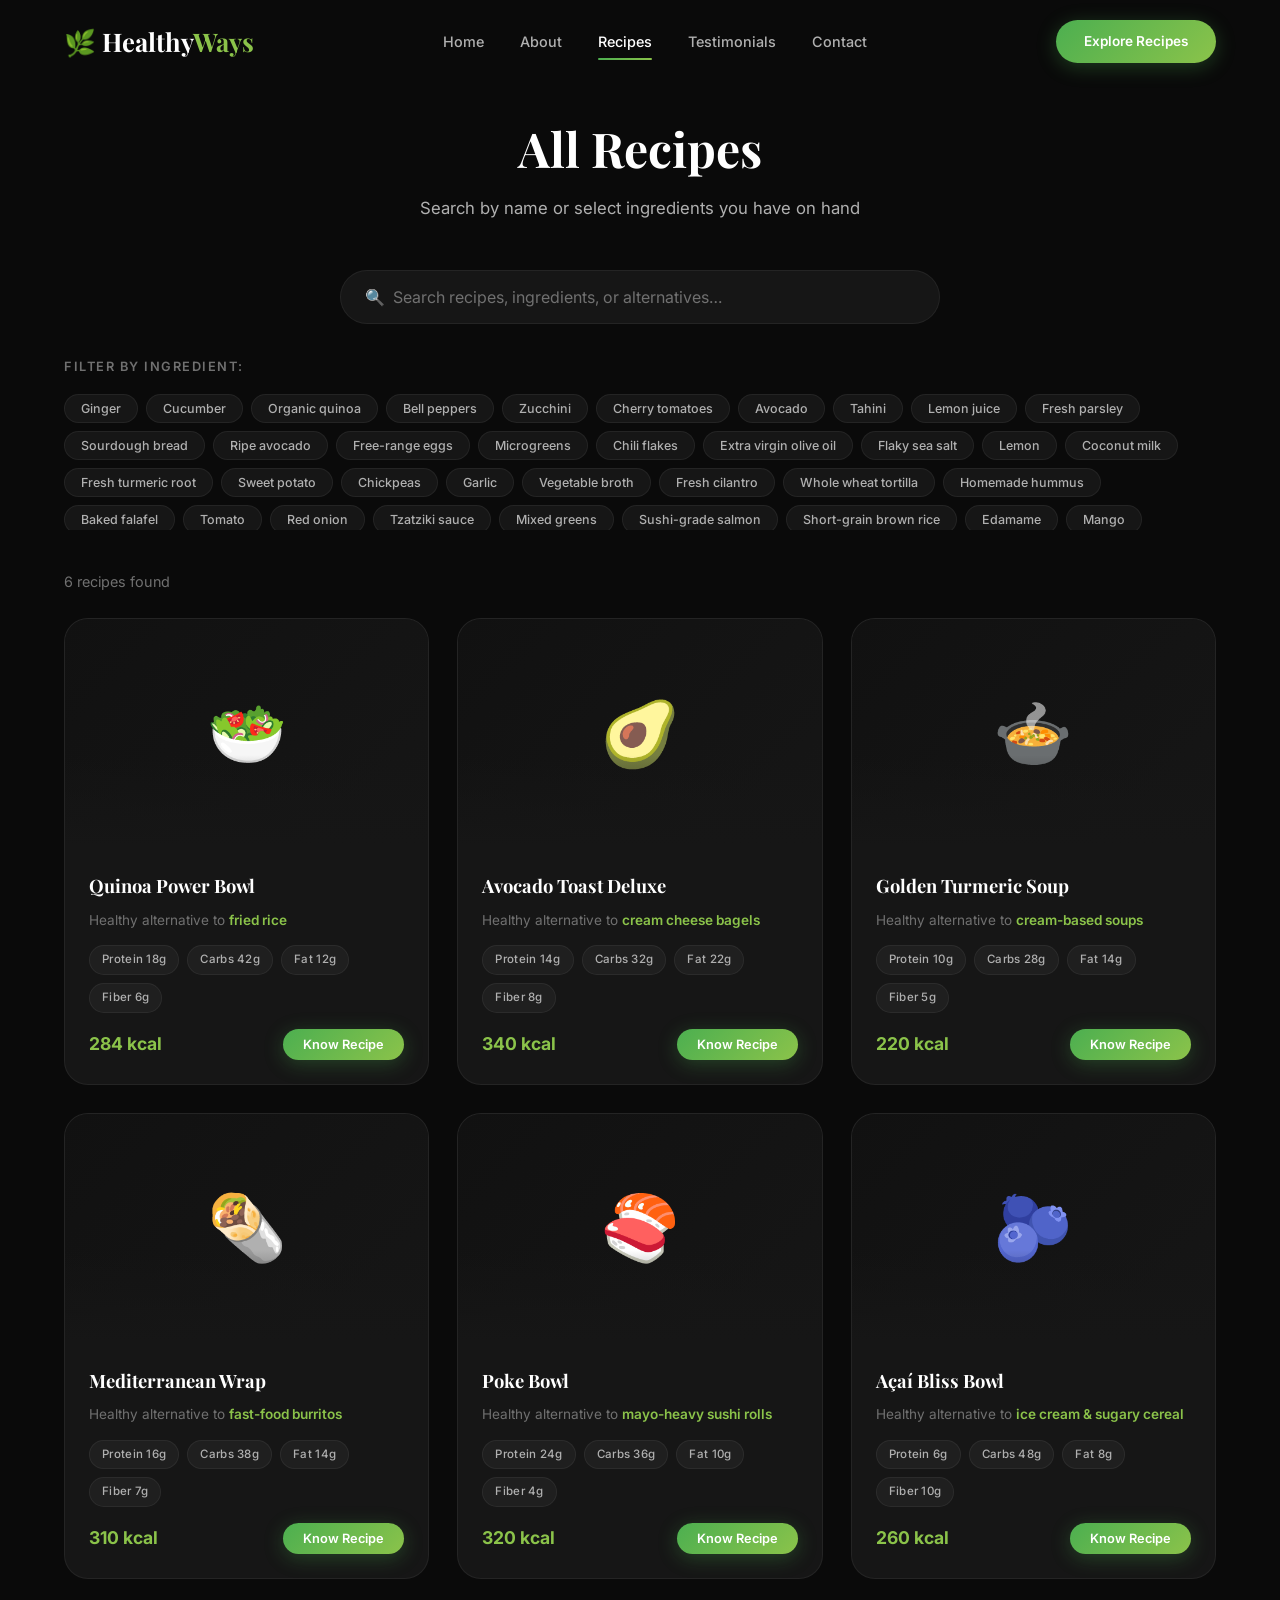
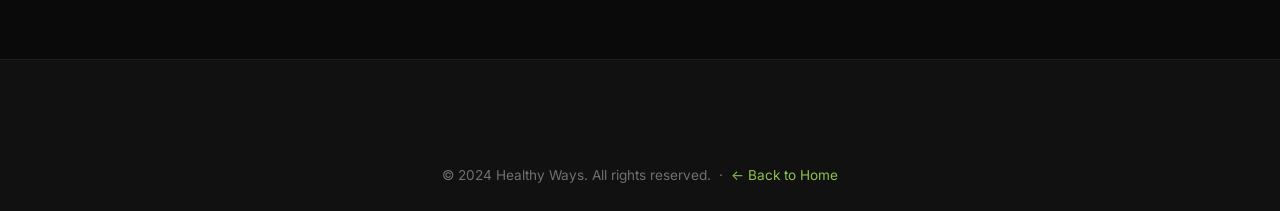
==== recipes.html @ ef5c3191 "feat: Implemented a recipe json file instead of hardcoding it" ====
<!DOCTYPE html>
<html lang="en">
<head>
  <meta charset="UTF-8">
  <meta name="viewport" content="width=device-width, initial-scale=1.0">
  <meta name="description" content="Browse all Healthy Ways recipes. Search by name or filter by ingredients you have on hand.">
  <title>All Recipes — Healthy Ways</title>

  <!-- Google Fonts -->
  <link rel="preconnect" href="https://fonts.googleapis.com">
  <link rel="preconnect" href="https://fonts.gstatic.com" crossorigin>
  <link href="https://fonts.googleapis.com/css2?family=Inter:wght@300;400;500;600;700&family=Playfair+Display:wght@400;700&display=swap" rel="stylesheet">

  <!-- Stylesheet -->
  <link rel="stylesheet" href="css/style.css">
</head>
<body>

  <!-- ============================================
       NAVBAR
       ============================================ -->
  <header class="navbar" role="banner">
    <div class="container">
      <a href="index.html" class="nav-logo" aria-label="Healthy Ways Home">🌿 Healthy<span>Ways</span></a>

      <nav class="nav-links" role="navigation" aria-label="Main navigation">
        <a href="index.html">Home</a>
        <a href="index.html#about">About</a>
        <a href="recipes.html" class="active">Recipes</a>
        <a href="index.html#testimonials">Testimonials</a>
        <a href="index.html#contact">Contact</a>
      </nav>

      <div class="nav-cta">
        <a href="recipes.html" class="btn btn-primary btn-sm">Explore Recipes</a>
      </div>

      <button class="nav-toggle" aria-label="Toggle navigation menu" aria-expanded="false">
        <span></span><span></span><span></span>
      </button>
    </div>
    <div class="nav-overlay" aria-hidden="true"></div>
  </header>

  <main>

    <!-- ============================================
         RECIPES PAGE
         ============================================ -->
    <section class="recipes-page">
      <div class="container">

        <!-- Page Header -->
        <div class="recipes-header">
          <h1 class="section-title">All Recipes</h1>
          <p class="section-desc">Search by name or select ingredients you have on hand</p>
        </div>

        <!-- Search Bar -->
        <div class="recipes-search">
          <input type="text" id="recipeSearch" placeholder="🔍  Search recipes, ingredients, or alternatives…" aria-label="Search recipes">
        </div>

        <!-- Ingredient Tags -->
        <div class="recipes-filter-section">
          <p class="recipes-filter-label">Filter by ingredient:</p>
          <div class="recipes-ingredients" id="ingredientTags">
            <!-- Auto-populated from recipe data -->
          </div>
        </div>

        <!-- Active Filters -->
        <div class="recipes-active-filters" id="activeFilters"></div>

        <!-- Results Count -->
        <div class="recipes-count" id="recipeCount"></div>

        <!-- Recipe Grid -->
        <div class="menu-grid" id="allRecipesGrid">
          <p class="recipe-loading" style="grid-column:1/-1;text-align:center;color:var(--text-muted);padding:60px 0;font-size:0.95rem;">Loading recipes…</p>
        </div>

      </div>
    </section>

  </main>

  <!-- ============================================
       RECIPE MODAL
       ============================================ -->
  <div class="recipe-modal-overlay" id="recipeModal">
    <div class="recipe-modal">
      <button class="recipe-modal-close" aria-label="Close recipe">&times;</button>
      <div class="recipe-modal-header">
        <div class="recipe-modal-emoji"></div>
        <div>
          <h2 class="recipe-modal-title"></h2>
          <p class="recipe-modal-alt"></p>
        </div>
      </div>
      <div class="recipe-modal-nutrition">
        <div class="recipe-modal-macros">
          <h4>Macros</h4>
          <ul></ul>
        </div>
        <div class="recipe-modal-micros">
          <h4>Micros</h4>
          <ul></ul>
        </div>
      </div>
      <div class="recipe-modal-kcal"></div>
      <div class="recipe-modal-ingredients">
        <h4>Ingredients</h4>
        <ul></ul>
      </div>
      <div class="recipe-modal-steps">
        <h4>Steps</h4>
        <ol></ol>
      </div>
    </div>
  </div>

  <!-- ============================================
       FOOTER
       ============================================ -->
  <footer class="footer" role="contentinfo">
    <div class="container">
      <div class="footer-bottom" style="border-top:none;">
        <p>&copy; 2024 Healthy Ways. All rights reserved. &nbsp;·&nbsp; <a href="index.html" style="color:var(--accent-lime);">← Back to Home</a></p>
      </div>
    </div>
  </footer>

  <!-- JavaScript -->
  <script src="js/main.js"></script>
</body>
</html>
---- css/style.css ----
/* ============================================
   Healthy Ways — Dark Theme Stylesheet
   ============================================ */

/* --- Custom Properties --- */
:root {
  /* Colors */
  --bg-primary: #0a0a0a;
  --bg-secondary: #111111;
  --bg-card: #161616;
  --bg-card-hover: #1c1c1c;
  --bg-navbar: rgba(10, 10, 10, 0.85);
  --bg-navbar-scrolled: rgba(10, 10, 10, 0.97);

  --accent: #4CAF50;
  --accent-light: #66BB6A;
  --accent-dark: #388E3C;
  --accent-lime: #8BC34A;
  --accent-gradient: linear-gradient(135deg, #4CAF50, #8BC34A);

  --text-primary: #ffffff;
  --text-secondary: #b0b0b0;
  --text-muted: #707070;
  --text-accent: #8BC34A;

  --border-color: rgba(255, 255, 255, 0.06);
  --border-accent: rgba(76, 175, 80, 0.3);

  /* Typography */
  --font-heading: 'Playfair Display', Georgia, serif;
  --font-body: 'Inter', -apple-system, BlinkMacSystemFont, sans-serif;

  /* Spacing */
  --section-padding: 100px 0;
  --container-max: 1200px;
  --gap: 24px;
  --radius-sm: 8px;
  --radius-md: 16px;
  --radius-lg: 24px;
  --radius-pill: 50px;

  /* Transitions */
  --transition: 0.3s ease;
  --transition-slow: 0.5s ease;
}

/* --- Reset --- */
*,
*::before,
*::after {
  margin: 0;
  padding: 0;
  box-sizing: border-box;
}

html {
  scroll-behavior: smooth;
  font-size: 16px;
  -webkit-font-smoothing: antialiased;
  -moz-osx-font-smoothing: grayscale;
}

body {
  font-family: var(--font-body);
  background-color: var(--bg-primary);
  color: var(--text-secondary);
  line-height: 1.7;
  overflow-x: hidden;
}

a {
  text-decoration: none;
  color: inherit;
  transition: color var(--transition);
}

ul, ol {
  list-style: none;
}

img {
  max-width: 100%;
  height: auto;
  display: block;
}

button, input {
  font-family: inherit;
  border: none;
  outline: none;
  background: none;
}

/* --- Utilities --- */
.container {
  width: 100%;
  max-width: var(--container-max);
  margin: 0 auto;
  padding: 0 24px;
}

.section-subtitle {
  font-family: var(--font-body);
  font-size: 0.85rem;
  font-weight: 600;
  text-transform: uppercase;
  letter-spacing: 3px;
  color: var(--accent-lime);
  margin-bottom: 12px;
}

.section-title {
  font-family: var(--font-heading);
  font-size: clamp(2rem, 4vw, 3rem);
  font-weight: 700;
  color: var(--text-primary);
  margin-bottom: 16px;
  line-height: 1.2;
}

.section-desc {
  font-size: 1.05rem;
  color: var(--text-secondary);
  max-width: 600px;
  margin-bottom: 48px;
}

.section-header {
  text-align: center;
  margin-bottom: 60px;
}

.section-header .section-desc {
  margin-left: auto;
  margin-right: auto;
}

/* --- Buttons --- */
.btn {
  display: inline-flex;
  align-items: center;
  justify-content: center;
  gap: 8px;
  padding: 14px 36px;
  font-size: 0.95rem;
  font-weight: 600;
  border-radius: var(--radius-pill);
  cursor: pointer;
  transition: all var(--transition);
  white-space: nowrap;
}

.btn-primary {
  background: var(--accent-gradient);
  color: #fff;
  box-shadow: 0 4px 20px rgba(76, 175, 80, 0.3);
}

.btn-primary:hover {
  transform: translateY(-2px);
  box-shadow: 0 8px 30px rgba(76, 175, 80, 0.45);
}

.btn-outline {
  border: 2px solid var(--accent);
  color: var(--accent-light);
  background: transparent;
}

.btn-outline:hover {
  background: var(--accent);
  color: #fff;
  transform: translateY(-2px);
}

.btn-sm {
  padding: 10px 24px;
  font-size: 0.85rem;
}

/* ============================================
   NAVBAR
   ============================================ */
.navbar {
  position: fixed;
  top: 0;
  left: 0;
  width: 100%;
  z-index: 1000;
  padding: 20px 0;
  transition: all var(--transition);
  background: transparent;
}

.navbar.scrolled {
  background: var(--bg-navbar-scrolled);
  backdrop-filter: blur(20px);
  -webkit-backdrop-filter: blur(20px);
  padding: 12px 0;
  box-shadow: 0 4px 30px rgba(0, 0, 0, 0.3);
}

.navbar .container {
  display: flex;
  align-items: center;
  justify-content: space-between;
}

.nav-logo {
  font-family: var(--font-heading);
  font-size: 1.6rem;
  font-weight: 700;
  color: var(--text-primary);
}

.nav-logo span {
  color: var(--accent-lime);
}

.nav-links {
  display: flex;
  align-items: center;
  gap: 36px;
}

.nav-links a {
  font-size: 0.9rem;
  font-weight: 500;
  color: var(--text-secondary);
  position: relative;
  padding: 4px 0;
}

.nav-links a::after {
  content: '';
  position: absolute;
  bottom: -2px;
  left: 0;
  width: 0;
  height: 2px;
  background: var(--accent-gradient);
  transition: width var(--transition);
  border-radius: 2px;
}

.nav-links a:hover,
.nav-links a.active {
  color: var(--text-primary);
}

.nav-links a:hover::after,
.nav-links a.active::after {
  width: 100%;
}

.nav-cta .btn {
  padding: 10px 28px;
  font-size: 0.85rem;
}

.nav-toggle {
  display: none;
  flex-direction: column;
  gap: 5px;
  cursor: pointer;
  padding: 4px;
}

.nav-toggle span {
  width: 24px;
  height: 2px;
  background: var(--text-primary);
  border-radius: 2px;
  transition: all var(--transition);
  transform-origin: center;
}

.nav-toggle.active span:nth-child(1) {
  transform: translateY(7px) rotate(45deg);
}

.nav-toggle.active span:nth-child(2) {
  opacity: 0;
  transform: scaleX(0);
}

.nav-toggle.active span:nth-child(3) {
  transform: translateY(-7px) rotate(-45deg);
}

/* Backdrop overlay for mobile nav */
.nav-overlay {
  position: fixed;
  inset: 0;
  background: rgba(0, 0, 0, 0.5);
  z-index: 998;
  opacity: 0;
  visibility: hidden;
  transition: opacity var(--transition), visibility var(--transition);
  backdrop-filter: blur(4px);
  -webkit-backdrop-filter: blur(4px);
}

.nav-overlay.active {
  opacity: 1;
  visibility: visible;
}

/* ============================================
   HERO
   ============================================ */
.hero {
  min-height: 100vh;
  display: flex;
  align-items: center;
  padding: 120px 0 80px;
  position: relative;
  overflow: hidden;
}

.hero::before {
  content: '';
  position: absolute;
  top: -200px;
  right: -200px;
  width: 600px;
  height: 600px;
  background: radial-gradient(circle, rgba(76, 175, 80, 0.08) 0%, transparent 70%);
  border-radius: 50%;
  pointer-events: none;
}

.hero .container {
  display: grid;
  grid-template-columns: 1fr 1fr;
  gap: 60px;
  align-items: center;
}

.hero-content {
  max-width: 580px;
}

.hero-badge {
  display: inline-flex;
  align-items: center;
  gap: 8px;
  background: rgba(76, 175, 80, 0.1);
  border: 1px solid var(--border-accent);
  border-radius: var(--radius-pill);
  padding: 8px 20px;
  font-size: 0.8rem;
  font-weight: 600;
  color: var(--accent-lime);
  margin-bottom: 28px;
  letter-spacing: 1px;
  text-transform: uppercase;
}

.hero-title {
  font-family: var(--font-heading);
  font-size: clamp(2.5rem, 5.5vw, 4.2rem);
  font-weight: 700;
  color: var(--text-primary);
  line-height: 1.15;
  margin-bottom: 24px;
}

.hero-title .highlight {
  background: var(--accent-gradient);
  -webkit-background-clip: text;
  -webkit-text-fill-color: transparent;
  background-clip: text;
}

.hero-subtitle {
  font-size: 1.1rem;
  color: var(--text-secondary);
  line-height: 1.8;
  margin-bottom: 40px;
  max-width: 480px;
}

.hero-buttons {
  display: flex;
  gap: 16px;
  flex-wrap: wrap;
}

.hero-image {
  position: relative;
  display: flex;
  align-items: center;
  justify-content: center;
}

.hero-image-placeholder {
  width: 100%;
  aspect-ratio: 1;
  max-width: 500px;
  background: var(--bg-card);
  border-radius: 50%;
  display: flex;
  align-items: center;
  justify-content: center;
  font-size: 8rem;
  border: 2px solid var(--border-color);
  position: relative;
  box-shadow: 0 0 120px rgba(76, 175, 80, 0.08);
}

.hero-image-placeholder::before {
  content: '';
  position: absolute;
  inset: -10px;
  border-radius: 50%;
  border: 1px dashed var(--border-accent);
  animation: spin 30s linear infinite;
}

@keyframes spin {
  to { transform: rotate(360deg); }
}

/* ============================================
   FEATURES
   ============================================ */
.features {
  padding: var(--section-padding);
  background: var(--bg-secondary);
}

.features-grid {
  display: grid;
  grid-template-columns: repeat(4, 1fr);
  gap: var(--gap);
}

.feature-card {
  background: var(--bg-card);
  border: 1px solid var(--border-color);
  border-radius: var(--radius-lg);
  padding: 40px 28px;
  text-align: center;
  transition: all var(--transition);
  position: relative;
  overflow: hidden;
}

.feature-card::before {
  content: '';
  position: absolute;
  top: 0;
  left: 0;
  width: 100%;
  height: 3px;
  background: var(--accent-gradient);
  transform: scaleX(0);
  transition: transform var(--transition);
}

.feature-card:hover {
  transform: translateY(-8px);
  border-color: var(--border-accent);
  background: var(--bg-card-hover);
  box-shadow: 0 20px 60px rgba(0, 0, 0, 0.3);
}

.feature-card:hover::before {
  transform: scaleX(1);
}

.feature-icon {
  font-size: 2.8rem;
  margin-bottom: 20px;
  display: block;
}

.feature-card h3 {
  font-family: var(--font-heading);
  font-size: 1.2rem;
  color: var(--text-primary);
  margin-bottom: 12px;
}

.feature-card p {
  font-size: 0.9rem;
  color: var(--text-muted);
  line-height: 1.7;
}

/* ============================================
   ABOUT
   ============================================ */
.about {
  padding: var(--section-padding);
}

.about .container {
  display: grid;
  grid-template-columns: 1fr 1fr;
  gap: 80px;
  align-items: center;
}

.about-image {
  position: relative;
}

.about-image-placeholder {
  width: 100%;
  aspect-ratio: 4/5;
  background: var(--bg-card);
  border-radius: var(--radius-lg);
  display: flex;
  align-items: center;
  justify-content: center;
  font-size: 6rem;
  border: 1px solid var(--border-color);
  position: relative;
  overflow: hidden;
}

.about-image-placeholder::after {
  content: '';
  position: absolute;
  bottom: 0;
  left: 0;
  width: 100%;
  height: 40%;
  background: linear-gradient(to top, rgba(10, 10, 10, 0.5), transparent);
}

.about-accent {
  position: absolute;
  bottom: -20px;
  right: -20px;
  width: 120px;
  height: 120px;
  background: var(--accent-gradient);
  border-radius: var(--radius-lg);
  opacity: 0.15;
  z-index: -1;
}

.about-content .section-title {
  text-align: left;
}

.about-content .section-subtitle {
  text-align: left;
}

.about-content p {
  font-size: 1rem;
  line-height: 1.9;
  margin-bottom: 32px;
  color: var(--text-secondary);
}

.about-stats {
  display: flex;
  gap: 40px;
  margin-bottom: 36px;
  padding-top: 24px;
  border-top: 1px solid var(--border-color);
}

.about-stat h4 {
  font-family: var(--font-heading);
  font-size: 2rem;
  color: var(--accent-lime);
  margin-bottom: 4px;
}

.about-stat span {
  font-size: 0.85rem;
  color: var(--text-muted);
}

/* ============================================
   MENU / PRODUCTS
   ============================================ */
.menu {
  padding: var(--section-padding);
  background: var(--bg-secondary);
}

.menu-grid {
  display: grid;
  grid-template-columns: repeat(3, 1fr);
  gap: 28px;
}

.product-card {
  background: var(--bg-card);
  border: 1px solid var(--border-color);
  border-radius: var(--radius-lg);
  overflow: hidden;
  transition: all var(--transition);
}

.product-card:hover {
  transform: translateY(-6px);
  box-shadow: 0 20px 50px rgba(0, 0, 0, 0.3);
  border-color: var(--border-accent);
}

.product-image {
  width: 100%;
  aspect-ratio: 16/10;
  background: linear-gradient(135deg, var(--bg-secondary), var(--bg-card));
  display: flex;
  align-items: center;
  justify-content: center;
  font-size: 4rem;
  position: relative;
  overflow: hidden;
}

.product-image::after {
  content: '';
  position: absolute;
  inset: 0;
  background: linear-gradient(to top, var(--bg-card) 0%, transparent 40%);
}

.product-info {
  padding: 24px;
}

.product-info h3 {
  font-family: var(--font-heading);
  font-size: 1.15rem;
  color: var(--text-primary);
  margin-bottom: 8px;
}

.product-info .product-desc {
  font-size: 0.85rem;
  color: var(--text-muted);
  line-height: 1.6;
  margin-bottom: 16px;
}

.product-footer {
  display: flex;
  align-items: center;
  justify-content: space-between;
}

.product-price {
  font-size: 1.2rem;
  font-weight: 700;
  color: var(--accent-lime);
}

.product-footer .btn {
  padding: 8px 20px;
  font-size: 0.8rem;
}

/* ============================================
   TESTIMONIALS
   ============================================ */
.testimonials {
  padding: var(--section-padding);
}

.testimonials-grid {
  display: grid;
  grid-template-columns: repeat(3, 1fr);
  gap: 28px;
}

.testimonial-card {
  background: var(--bg-card);
  border: 1px solid var(--border-color);
  border-radius: var(--radius-lg);
  padding: 36px;
  position: relative;
  transition: all var(--transition);
}

.testimonial-card:hover {
  border-color: var(--border-accent);
  transform: translateY(-4px);
}

.testimonial-quote {
  font-size: 2.5rem;
  color: var(--accent);
  opacity: 0.3;
  line-height: 1;
  margin-bottom: 16px;
  font-family: Georgia, serif;
}

.testimonial-card p {
  font-size: 0.95rem;
  color: var(--text-secondary);
  line-height: 1.8;
  margin-bottom: 24px;
  font-style: italic;
}

.testimonial-author {
  display: flex;
  align-items: center;
  gap: 14px;
}

.testimonial-avatar {
  width: 48px;
  height: 48px;
  background: var(--accent-gradient);
  border-radius: 50%;
  display: flex;
  align-items: center;
  justify-content: center;
  font-size: 1.2rem;
  font-weight: 700;
  color: #fff;
}

.testimonial-name {
  font-weight: 600;
  color: var(--text-primary);
  font-size: 0.95rem;
}

.testimonial-rating {
  font-size: 0.8rem;
  color: #FFC107;
  letter-spacing: 2px;
  margin-top: 2px;
}

/* ============================================
   CTA SECTION
   ============================================ */
.cta-section {
  padding: 80px 0;
  background: var(--accent-gradient);
  position: relative;
  overflow: hidden;
}

.cta-section::before {
  content: '';
  position: absolute;
  top: -50%;
  right: -10%;
  width: 400px;
  height: 400px;
  background: rgba(255, 255, 255, 0.05);
  border-radius: 50%;
}

.cta-section::after {
  content: '';
  position: absolute;
  bottom: -30%;
  left: -5%;
  width: 300px;
  height: 300px;
  background: rgba(255, 255, 255, 0.04);
  border-radius: 50%;
}

.cta-section .container {
  text-align: center;
  position: relative;
  z-index: 1;
}

.cta-section .section-title {
  color: #fff;
  margin-bottom: 16px;
}

.cta-section .section-desc {
  color: rgba(255, 255, 255, 0.85);
  margin-left: auto;
  margin-right: auto;
  margin-bottom: 36px;
}

.cta-form {
  display: flex;
  gap: 12px;
  max-width: 480px;
  margin: 0 auto;
}

.cta-form input {
  flex: 1;
  padding: 14px 24px;
  border-radius: var(--radius-pill);
  background: rgba(255, 255, 255, 0.2);
  backdrop-filter: blur(10px);
  color: #fff;
  font-size: 0.95rem;
  border: 1px solid rgba(255, 255, 255, 0.3);
}

.cta-form input::placeholder {
  color: rgba(255, 255, 255, 0.6);
}

.cta-form .btn {
  background: #fff;
  color: var(--accent-dark);
  font-weight: 700;
  box-shadow: 0 4px 20px rgba(0, 0, 0, 0.15);
}

.cta-form .btn:hover {
  transform: translateY(-2px);
  box-shadow: 0 8px 30px rgba(0, 0, 0, 0.25);
}

.cta-success {
  display: none;
  color: #fff;
  font-weight: 600;
  margin-top: 16px;
  font-size: 0.95rem;
}

.cta-success.visible {
  display: block;
  animation: fadeUp 0.4s ease;
}

/* ============================================
   FOOTER
   ============================================ */
.footer {
  padding: 80px 0 0;
  background: var(--bg-secondary);
  border-top: 1px solid var(--border-color);
}

.footer-grid {
  display: grid;
  grid-template-columns: 1.5fr 1fr 1fr 1.5fr;
  gap: 48px;
  padding-bottom: 60px;
}

.footer-brand .nav-logo {
  margin-bottom: 16px;
  display: inline-block;
}

.footer-brand p {
  font-size: 0.9rem;
  color: var(--text-muted);
  line-height: 1.8;
  margin-bottom: 20px;
}

.footer-socials {
  display: flex;
  gap: 12px;
}

.footer-socials a {
  width: 40px;
  height: 40px;
  border-radius: 50%;
  background: var(--bg-card);
  border: 1px solid var(--border-color);
  display: flex;
  align-items: center;
  justify-content: center;
  font-size: 1rem;
  transition: all var(--transition);
}

.footer-socials a:hover {
  background: var(--accent);
  border-color: var(--accent);
  transform: translateY(-3px);
}

.footer-col h4 {
  font-family: var(--font-heading);
  font-size: 1.1rem;
  color: var(--text-primary);
  margin-bottom: 20px;
}

.footer-col ul li {
  margin-bottom: 12px;
}

.footer-col ul a {
  font-size: 0.9rem;
  color: var(--text-muted);
}

.footer-col ul a:hover {
  color: var(--accent-lime);
  padding-left: 4px;
}

.footer-newsletter p {
  font-size: 0.85rem;
  color: var(--text-muted);
  margin-bottom: 16px;
  line-height: 1.7;
}

.footer-newsletter-form {
  display: flex;
  gap: 8px;
}

.footer-newsletter-form input {
  flex: 1;
  padding: 12px 18px;
  border-radius: var(--radius-pill);
  background: var(--bg-card);
  border: 1px solid var(--border-color);
  color: var(--text-primary);
  font-size: 0.85rem;
}

.footer-newsletter-form input::placeholder {
  color: var(--text-muted);
}

.footer-newsletter-form .btn {
  padding: 12px 24px;
  font-size: 0.8rem;
}

.footer-bottom {
  border-top: 1px solid var(--border-color);
  padding: 24px 0;
  text-align: center;
}

.footer-bottom p {
  font-size: 0.85rem;
  color: var(--text-muted);
}

/* ============================================
   SCROLL ANIMATIONS
   ============================================ */
.fade-in {
  opacity: 0;
  transform: translateY(30px);
  transition: opacity 0.7s ease, transform 0.7s ease;
}

.fade-in.visible {
  opacity: 1;
  transform: translateY(0);
}

.fade-in-left {
  opacity: 0;
  transform: translateX(-40px);
  transition: opacity 0.7s ease, transform 0.7s ease;
}

.fade-in-left.visible {
  opacity: 1;
  transform: translateX(0);
}

.fade-in-right {
  opacity: 0;
  transform: translateX(40px);
  transition: opacity 0.7s ease, transform 0.7s ease;
}

.fade-in-right.visible {
  opacity: 1;
  transform: translateX(0);
}

@keyframes fadeUp {
  from {
    opacity: 0;
    transform: translateY(10px);
  }
  to {
    opacity: 1;
    transform: translateY(0);
  }
}

/* ============================================
   RECIPE CARD ADDITIONS
   ============================================ */
.product-alt {
  font-size: 0.85rem;
  color: var(--text-muted);
  margin-bottom: 14px;
  line-height: 1.6;
}

.product-alt strong {
  color: var(--accent-lime);
  font-weight: 600;
}

.product-macros {
  display: flex;
  flex-wrap: wrap;
  gap: 8px;
  margin-bottom: 16px;
}

.product-macros span {
  font-size: 0.72rem;
  font-weight: 500;
  color: var(--text-secondary);
  background: rgba(255, 255, 255, 0.04);
  border: 1px solid var(--border-color);
  border-radius: var(--radius-pill);
  padding: 4px 12px;
  letter-spacing: 0.3px;
}

.product-kcal {
  font-size: 1.1rem;
  font-weight: 700;
  color: var(--accent-lime);
}

/* ============================================
   RECIPE MODAL
   ============================================ */
.recipe-modal-overlay {
  position: fixed;
  inset: 0;
  background: rgba(0, 0, 0, 0.7);
  z-index: 2000;
  display: flex;
  align-items: center;
  justify-content: center;
  opacity: 0;
  visibility: hidden;
  transition: opacity 0.3s ease, visibility 0.3s ease;
  backdrop-filter: blur(8px);
  -webkit-backdrop-filter: blur(8px);
  padding: 24px;
  overflow-y: auto;
}

.recipe-modal-overlay.active {
  opacity: 1;
  visibility: visible;
}

.recipe-modal {
  background: var(--bg-card);
  border: 1px solid var(--border-color);
  border-radius: var(--radius-lg);
  max-width: 720px;
  width: 100%;
  max-height: 90vh;
  overflow-y: auto;
  padding: 48px;
  transform: scale(0.85);
  transition: transform 0.4s cubic-bezier(0.34, 1.56, 0.64, 1);
  position: relative;
}

.recipe-modal-overlay.active .recipe-modal {
  transform: scale(1);
}

.recipe-modal::-webkit-scrollbar {
  width: 6px;
}

.recipe-modal::-webkit-scrollbar-track {
  background: var(--bg-secondary);
  border-radius: 3px;
}

.recipe-modal::-webkit-scrollbar-thumb {
  background: var(--text-muted);
  border-radius: 3px;
}

.recipe-modal-close {
  position: absolute;
  top: 16px;
  right: 20px;
  font-size: 2rem;
  color: var(--text-muted);
  cursor: pointer;
  transition: color var(--transition);
  background: none;
  border: none;
  line-height: 1;
  padding: 4px;
}

.recipe-modal-close:hover {
  color: var(--text-primary);
}

.recipe-modal-header {
  display: flex;
  align-items: center;
  gap: 20px;
  margin-bottom: 32px;
}

.recipe-modal-emoji {
  font-size: 3rem;
  width: 72px;
  height: 72px;
  display: flex;
  align-items: center;
  justify-content: center;
  background: linear-gradient(135deg, var(--bg-secondary), var(--bg-card));
  border-radius: var(--radius-md);
  border: 1px solid var(--border-color);
  flex-shrink: 0;
}

.recipe-modal-title {
  font-family: var(--font-heading);
  font-size: 1.8rem;
  color: var(--text-primary);
  margin-bottom: 4px;
  line-height: 1.2;
}

.recipe-modal-alt {
  font-size: 0.95rem;
  color: var(--text-muted);
}

.recipe-modal-alt strong {
  color: var(--accent-lime);
}

.recipe-modal-nutrition {
  display: grid;
  grid-template-columns: 1fr 1fr;
  gap: 24px;
  margin-bottom: 20px;
  padding: 24px;
  background: var(--bg-secondary);
  border-radius: var(--radius-md);
  border: 1px solid var(--border-color);
}

.recipe-modal-nutrition h4 {
  font-family: var(--font-heading);
  font-size: 1rem;
  color: var(--accent-lime);
  margin-bottom: 12px;
  text-transform: uppercase;
  letter-spacing: 1px;
}

.recipe-modal-nutrition ul {
  list-style: none;
  display: flex;
  flex-direction: column;
  gap: 8px;
}

.recipe-modal-nutrition li {
  display: flex;
  justify-content: space-between;
  font-size: 0.88rem;
  color: var(--text-secondary);
  padding-bottom: 8px;
  border-bottom: 1px solid var(--border-color);
}

.recipe-modal-nutrition li:last-child {
  border-bottom: none;
  padding-bottom: 0;
}

.recipe-modal-nutrition li span:last-child {
  font-weight: 600;
  color: var(--text-primary);
}

.recipe-modal-kcal {
  text-align: center;
  padding: 12px;
  background: rgba(76, 175, 80, 0.1);
  border: 1px solid var(--border-accent);
  border-radius: var(--radius-sm);
  margin-bottom: 32px;
  font-size: 1.05rem;
  font-weight: 700;
  color: var(--accent-lime);
  letter-spacing: 0.5px;
}

.recipe-modal-ingredients {
  margin-bottom: 32px;
}

.recipe-modal-ingredients > h4,
.recipe-modal-steps > h4 {
  font-family: var(--font-heading);
  font-size: 1.15rem;
  color: var(--text-primary);
  margin-bottom: 16px;
}

.recipe-modal-ingredients ul {
  display: grid;
  grid-template-columns: 1fr 1fr;
  gap: 6px 24px;
  list-style: none;
}

.recipe-modal-ingredients li {
  font-size: 0.9rem;
  color: var(--text-secondary);
  padding: 6px 0;
  padding-left: 20px;
  position: relative;
}

.recipe-modal-ingredients li::before {
  content: '•';
  position: absolute;
  left: 0;
  color: var(--accent-lime);
  font-weight: bold;
}

.recipe-modal-steps ol {
  list-style: none;
  counter-reset: steps;
  display: flex;
  flex-direction: column;
  gap: 16px;
}

.recipe-modal-steps li {
  counter-increment: steps;
  font-size: 0.9rem;
  color: var(--text-secondary);
  line-height: 1.8;
  padding-left: 40px;
  position: relative;
}

.recipe-modal-steps li::before {
  content: counter(steps);
  position: absolute;
  left: 0;
  top: 2px;
  width: 26px;
  height: 26px;
  background: var(--accent-gradient);
  border-radius: 50%;
  display: flex;
  align-items: center;
  justify-content: center;
  font-size: 0.75rem;
  font-weight: 700;
  color: #fff;
}

@media (max-width: 768px) {
  .recipe-modal {
    padding: 28px 20px;
    max-height: 85vh;
  }

  .recipe-modal-header {
    flex-direction: column;
    text-align: center;
  }

  .recipe-modal-title {
    font-size: 1.4rem;
  }

  .recipe-modal-nutrition {
    grid-template-columns: 1fr;
  }

  .recipe-modal-ingredients ul {
    grid-template-columns: 1fr;
  }
}

/* ============================================
   RECIPES PAGE
   ============================================ */
.recipes-page {
  padding: 120px 0 80px;
  min-height: 100vh;
}

.recipes-header {
  text-align: center;
  margin-bottom: 40px;
}

.recipes-header .section-desc {
  margin-left: auto;
  margin-right: auto;
}

.recipes-search {
  max-width: 600px;
  margin: 0 auto 32px;
}

.recipes-search input {
  width: 100%;
  padding: 16px 24px;
  font-size: 1rem;
  border-radius: var(--radius-pill);
  background: var(--bg-card);
  border: 1px solid var(--border-color);
  color: var(--text-primary);
  transition: border-color var(--transition), box-shadow var(--transition);
}

.recipes-search input::placeholder {
  color: var(--text-muted);
}

.recipes-search input:focus {
  border-color: var(--accent);
  box-shadow: 0 0 0 3px rgba(76, 175, 80, 0.15);
}

.recipes-filter-section {
  margin-bottom: 24px;
}

.recipes-filter-label {
  font-size: 0.8rem;
  font-weight: 600;
  color: var(--text-muted);
  text-transform: uppercase;
  letter-spacing: 1.5px;
  margin-bottom: 12px;
}

.recipes-ingredients {
  display: flex;
  flex-wrap: wrap;
  gap: 8px;
  max-height: 140px;
  overflow-y: auto;
  padding: 4px 0;
}

.recipes-ingredients::-webkit-scrollbar {
  width: 4px;
}

.recipes-ingredients::-webkit-scrollbar-thumb {
  background: var(--text-muted);
  border-radius: 2px;
}

.ingredient-tag {
  padding: 6px 16px;
  font-size: 0.78rem;
  font-weight: 500;
  font-family: var(--font-body);
  color: var(--text-secondary);
  background: var(--bg-card);
  border: 1px solid var(--border-color);
  border-radius: var(--radius-pill);
  cursor: pointer;
  transition: all var(--transition);
  white-space: nowrap;
}

.ingredient-tag:hover {
  border-color: var(--accent);
  color: var(--text-primary);
}

.ingredient-tag.active {
  background: var(--accent);
  border-color: var(--accent);
  color: #fff;
}

.recipes-active-filters {
  display: flex;
  flex-wrap: wrap;
  gap: 8px;
  margin-bottom: 16px;
}

.active-filter {
  display: inline-flex;
  align-items: center;
  gap: 6px;
  padding: 6px 14px;
  font-size: 0.8rem;
  font-weight: 600;
  background: rgba(76, 175, 80, 0.15);
  border: 1px solid var(--border-accent);
  border-radius: var(--radius-pill);
  color: var(--accent-lime);
  text-transform: capitalize;
}

.active-filter .remove-filter {
  cursor: pointer;
  font-size: 1.1rem;
  line-height: 1;
  opacity: 0.7;
  transition: opacity var(--transition);
}

.active-filter .remove-filter:hover {
  opacity: 1;
}

.recipes-count {
  font-size: 0.9rem;
  color: var(--text-muted);
  margin-bottom: 24px;
}

.recipes-no-results {
  grid-column: 1 / -1;
  text-align: center;
  padding: 60px 0;
}

.recipes-no-results h3 {
  font-family: var(--font-heading);
  font-size: 1.3rem;
  color: var(--text-secondary);
  margin-bottom: 8px;
}

.recipes-no-results p {
  color: var(--text-muted);
  font-size: 0.9rem;
}

.recipes-view-all {
  text-align: center;
  margin-top: 48px;
}

/* ============================================
   RESPONSIVE
   ============================================ */
@media (max-width: 1200px) {
  .footer-grid {
    grid-template-columns: 1.5fr 1fr 1fr;
  }

  .footer-newsletter {
    grid-column: 1 / -1;
  }
}

@media (max-width: 992px) {
  .hero .container {
    grid-template-columns: 1fr;
    text-align: center;
  }

  .hero-content {
    max-width: 100%;
  }

  .hero-subtitle {
    max-width: 100%;
  }

  .hero-buttons {
    justify-content: center;
  }

  .hero-image {
    order: -1;
  }

  .hero-image-placeholder {
    max-width: 350px;
    margin: 0 auto;
    font-size: 5rem;
  }

  .features-grid {
    grid-template-columns: repeat(2, 1fr);
  }

  .about .container {
    grid-template-columns: 1fr;
    gap: 40px;
  }

  .about-content .section-title,
  .about-content .section-subtitle {
    text-align: center;
  }

  .about-content p {
    text-align: center;
  }

  .about-content {
    display: flex;
    flex-direction: column;
    align-items: center;
  }

  .about-stats {
    justify-content: center;
  }

  .menu-grid {
    grid-template-columns: repeat(2, 1fr);
  }

  .testimonials-grid {
    grid-template-columns: repeat(2, 1fr);
  }

  .footer-grid {
    grid-template-columns: 1fr 1fr;
  }
}

@media (max-width: 768px) {
  :root {
    --section-padding: 70px 0;
  }

  /* Mobile nav */
  .nav-links {
    position: fixed;
    top: 0;
    right: -100%;
    width: 280px;
    height: 100vh;
    background: var(--bg-secondary);
    flex-direction: column;
    justify-content: center;
    padding: 40px;
    gap: 24px;
    transition: right var(--transition);
    border-left: 1px solid var(--border-color);
    z-index: 999;
  }

  .nav-links.active {
    right: 0;
  }

  .nav-toggle {
    display: flex;
    z-index: 1001;
  }

  .nav-cta {
    display: none;
  }

  .features-grid {
    grid-template-columns: 1fr;
    max-width: 400px;
    margin: 0 auto;
  }

  .menu-grid {
    grid-template-columns: 1fr;
    max-width: 420px;
    margin: 0 auto;
  }

  .testimonials-grid {
    grid-template-columns: 1fr;
    max-width: 480px;
    margin: 0 auto;
  }

  .cta-form {
    flex-direction: column;
  }

  .footer-grid {
    grid-template-columns: 1fr;
    text-align: center;
  }

  .footer-socials {
    justify-content: center;
  }

  .footer-newsletter-form {
    flex-direction: column;
    align-items: center;
  }

  .footer-newsletter-form input {
    width: 100%;
  }
}

@media (max-width: 576px) {
  .hero-title {
    font-size: 2rem;
  }

  .hero-image-placeholder {
    max-width: 260px;
    font-size: 3.5rem;
  }

  .hero-buttons {
    flex-direction: column;
    align-items: center;
  }

  .about-stats {
    flex-direction: column;
    align-items: center;
    gap: 20px;
    text-align: center;
  }
}
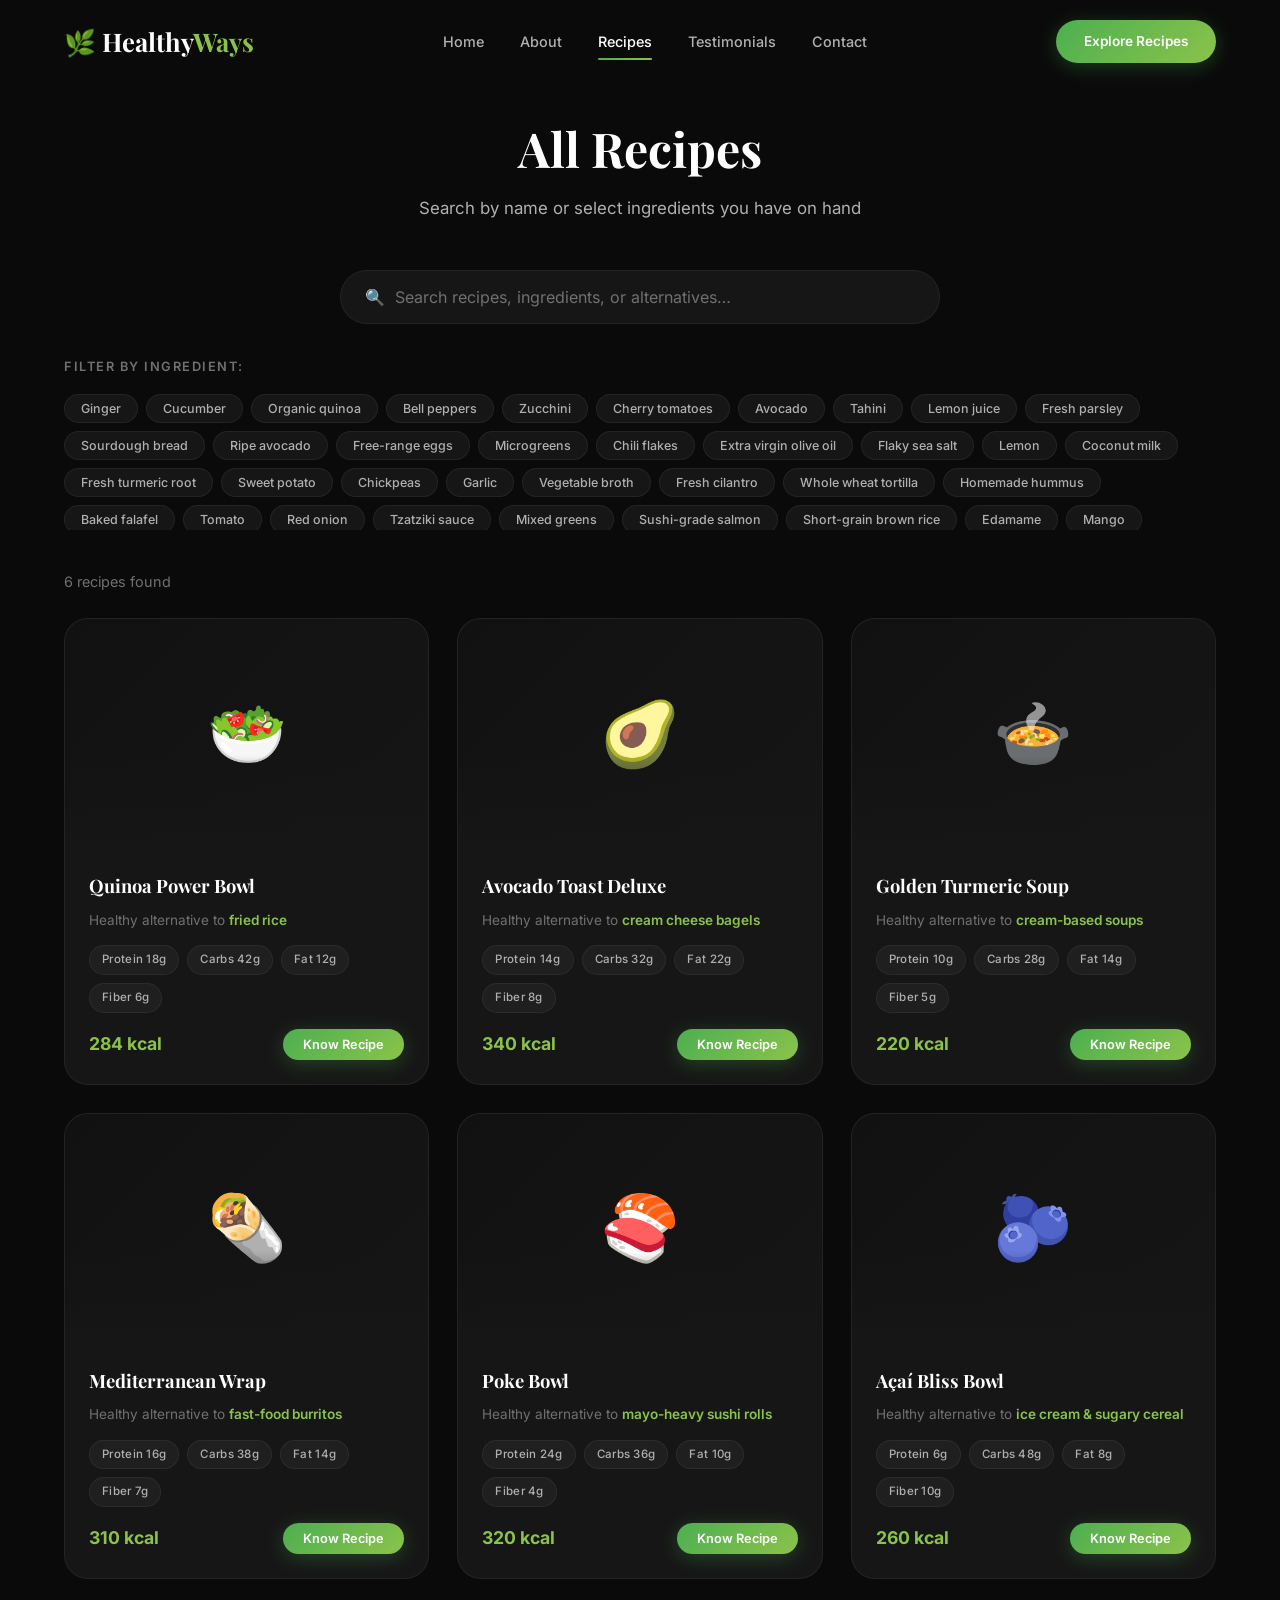
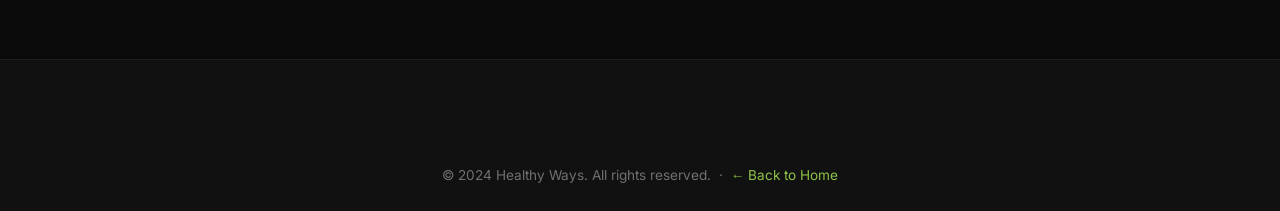
==== commit c86494e0: "update: The website has come to life" ====
--- a/recipes.html
+++ b/recipes.html
@@ -5,13 +5,12 @@
   <meta name="viewport" content="width=device-width, initial-scale=1.0">
   <meta name="description" content="Browse all Healthy Ways recipes. Search by name or filter by ingredients you have on hand.">
   <title>All Recipes — Healthy Ways</title>
+  <link rel="icon" href="data:image/svg+xml,<svg xmlns='http://www.w3.org/2000/svg' viewBox='0 0 100 100'><text y='.9em' font-size='90'>🌿</text></svg>">
+  <meta name="theme-color" content="#0a0a0a">
+  <meta property="og:title" content="All Recipes — Healthy Ways">
+  <meta property="og:description" content="Browse all healthy recipes. Search by name or filter by ingredients you have on hand.">
+  <meta property="og:type" content="website">
 
-  <!-- Google Fonts -->
-  <link rel="preconnect" href="https://fonts.googleapis.com">
-  <link rel="preconnect" href="https://fonts.gstatic.com" crossorigin>
-  <link href="https://fonts.googleapis.com/css2?family=Inter:wght@300;400;500;600;700&family=Playfair+Display:wght@400;700&display=swap" rel="stylesheet">
-
-  <!-- Stylesheet -->
   <link rel="stylesheet" href="css/style.css">
 </head>
 <body>
@@ -50,32 +49,25 @@
     <section class="recipes-page">
       <div class="container">
 
-        <!-- Page Header -->
         <div class="recipes-header">
           <h1 class="section-title">All Recipes</h1>
           <p class="section-desc">Search by name or select ingredients you have on hand</p>
         </div>
 
-        <!-- Search Bar -->
         <div class="recipes-search">
           <input type="text" id="recipeSearch" placeholder="🔍  Search recipes, ingredients, or alternatives…" aria-label="Search recipes">
         </div>
 
-        <!-- Ingredient Tags -->
         <div class="recipes-filter-section">
           <p class="recipes-filter-label">Filter by ingredient:</p>
           <div class="recipes-ingredients" id="ingredientTags">
-            <!-- Auto-populated from recipe data -->
           </div>
         </div>
 
-        <!-- Active Filters -->
         <div class="recipes-active-filters" id="activeFilters"></div>
 
-        <!-- Results Count -->
         <div class="recipes-count" id="recipeCount"></div>
 
-        <!-- Recipe Grid -->
         <div class="menu-grid" id="allRecipesGrid">
           <p class="recipe-loading" style="grid-column:1/-1;text-align:center;color:var(--text-muted);padding:60px 0;font-size:0.95rem;">Loading recipes…</p>
         </div>
@@ -108,6 +100,14 @@
           <ul></ul>
         </div>
       </div>
+      <div class="recipe-modal-servings">
+        <span>Servings:</span>
+        <div class="servings-control">
+          <button type="button" class="serving-btn" id="servingDec" aria-label="Decrease servings">−</button>
+          <span class="serving-count" id="servingCount">1</span>
+          <button type="button" class="serving-btn" id="servingInc" aria-label="Increase servings">+</button>
+        </div>
+      </div>
       <div class="recipe-modal-kcal"></div>
       <div class="recipe-modal-ingredients">
         <h4>Ingredients</h4>
@@ -131,7 +131,6 @@
     </div>
   </footer>
 
-  <!-- JavaScript -->
   <script src="js/main.js"></script>
 </body>
 </html>
--- a/css/style.css
+++ b/css/style.css
@@ -2,9 +2,33 @@
    Healthy Ways — Dark Theme Stylesheet
    ============================================ */
 
+/* ============================================
+   SELF-HOSTED FONTS
+   ============================================ */
+@font-face {
+  font-family: 'Inter';
+  font-style: normal;
+  font-weight: 100 900;
+  font-display: swap;
+  src: url('../fonts/inter-latin.woff2') format('woff2');
+  unicode-range: U+0000-00FF, U+0131, U+0152-0153, U+02BB-02BC, U+02C6, U+02DA,
+    U+02DC, U+0304, U+0308, U+0329, U+2000-206F, U+20AC, U+2122, U+2191,
+    U+2193, U+2212, U+2215, U+FEFF, U+FFFD;
+}
+
+@font-face {
+  font-family: 'Playfair Display';
+  font-style: normal;
+  font-weight: 700;
+  font-display: swap;
+  src: url('../fonts/playfair-display-700.woff2') format('woff2');
+  unicode-range: U+0000-00FF, U+0131, U+0152-0153, U+02BB-02BC, U+02C6, U+02DA,
+    U+02DC, U+0304, U+0308, U+0329, U+2000-206F, U+20AC, U+2122, U+2191,
+    U+2193, U+2212, U+2215, U+FEFF, U+FFFD;
+}
+
 /* --- Custom Properties --- */
 :root {
-  /* Colors */
   --bg-primary: #0a0a0a;
   --bg-secondary: #111111;
   --bg-card: #161616;
@@ -26,11 +50,9 @@
   --border-color: rgba(255, 255, 255, 0.06);
   --border-accent: rgba(76, 175, 80, 0.3);
 
-  /* Typography */
   --font-heading: 'Playfair Display', Georgia, serif;
   --font-body: 'Inter', -apple-system, BlinkMacSystemFont, sans-serif;
 
-  /* Spacing */
   --section-padding: 100px 0;
   --container-max: 1200px;
   --gap: 24px;
@@ -39,7 +61,6 @@
   --radius-lg: 24px;
   --radius-pill: 50px;
 
-  /* Transitions */
   --transition: 0.3s ease;
   --transition-slow: 0.5s ease;
 }
@@ -1190,6 +1211,56 @@
 .recipe-modal-nutrition li span:last-child {
   font-weight: 600;
   color: var(--text-primary);
+}
+
+.recipe-modal-servings {
+  display: flex;
+  align-items: center;
+  justify-content: space-between;
+  padding: 10px 16px;
+  background: var(--bg-card);
+  border: 1px solid var(--border-color);
+  border-radius: var(--radius-sm);
+  margin-bottom: 12px;
+  font-size: 0.95rem;
+  font-weight: 500;
+  color: var(--text-primary);
+}
+
+.servings-control {
+  display: flex;
+  align-items: center;
+  gap: 12px;
+}
+
+.serving-btn {
+  width: 28px;
+  height: 28px;
+  border-radius: 50%;
+  border: 1px solid var(--border-color);
+  background: var(--bg-secondary);
+  color: var(--text-primary);
+  font-size: 1.1rem;
+  font-weight: bold;
+  display: flex;
+  align-items: center;
+  justify-content: center;
+  cursor: pointer;
+  transition: all var(--transition);
+  line-height: 1;
+}
+
+.serving-btn:hover {
+  border-color: var(--accent);
+  color: var(--accent-lime);
+  background: rgba(76, 175, 80, 0.1);
+}
+
+.serving-count {
+  min-width: 18px;
+  text-align: center;
+  font-weight: 700;
+  color: var(--accent-lime);
 }
 
 .recipe-modal-kcal {
